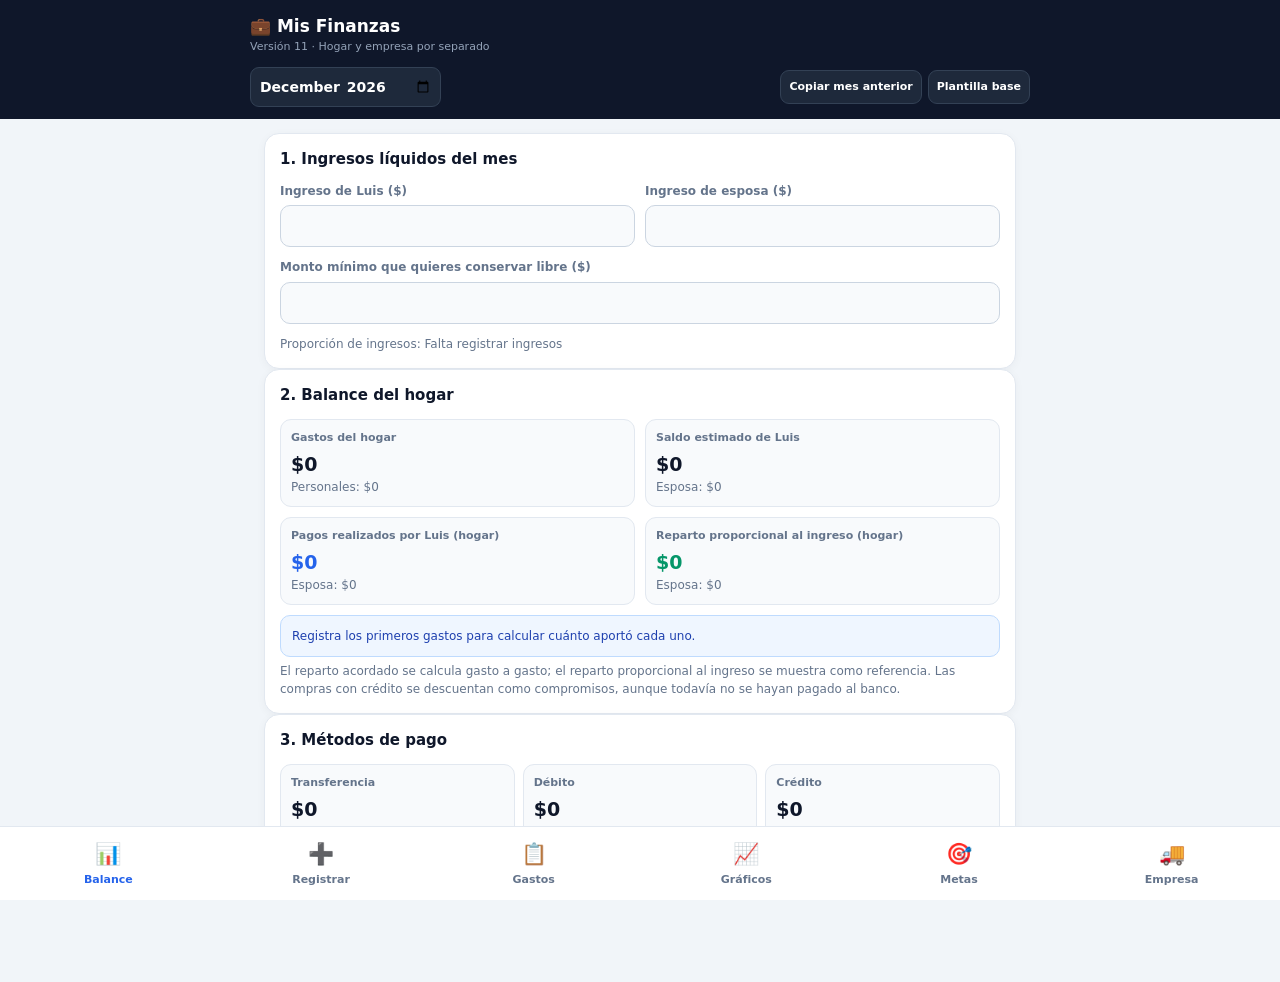
==== index.html @ 8e8bb161 "Add files via upload" ====
<!doctype html>
<html lang="es">
<head>
  <meta charset="utf-8">
  <meta name="viewport" content="width=device-width,initial-scale=1,viewport-fit=cover">
  <meta name="theme-color" content="#0f172a">
  <meta name="description" content="Control de ingresos, gastos y metas de ahorro del hogar.">
  <link rel="manifest" href="./manifest.json">
  <link rel="icon" href="./icon.svg" type="image/svg+xml">
  <link rel="stylesheet" href="./empresa.css">
  <script src="./csv-tools.js"></script>
  <title>Mis Finanzas | Hogar y Mensajería</title>
  <style>
    :root{--navy:#0f172a;--green:#059669;--blue:#2563eb;--purple:#7c3aed;--red:#dc2626;--amber:#b45309;--bg:#f1f5f9;--border:#e2e8f0;--muted:#64748b}
    *{box-sizing:border-box}body{margin:0;background:var(--bg);color:var(--navy);font:14px/1.45 system-ui,-apple-system,Segoe UI,sans-serif;padding-bottom:100px}
    button,input,select{font:inherit}button{cursor:pointer}button:focus-visible,input:focus-visible,select:focus-visible{outline:3px solid #93c5fd;outline-offset:2px}
    header{position:sticky;top:0;z-index:10;background:var(--navy);color:white;padding:14px max(14px,env(safe-area-inset-right)) 12px}
    .head,.monthbar{max-width:780px;margin:auto;display:flex;justify-content:space-between;align-items:center;gap:10px;flex-wrap:wrap}
    .head h1{font-size:17px;margin:0}.head small{display:block;color:#94a3b8;font-weight:500;font-size:11px}
    .monthbar{margin-top:12px}.monthbar input,.topbtn{background:#1e293b;color:#fff;border:1px solid #334155;border-radius:9px;padding:8px;font-weight:650}
    .quick{display:flex;gap:6px;flex-wrap:wrap}.topbtn{font-size:11px}.install{background:var(--green);display:none}
    main{max-width:780px;margin:0 auto;padding:14px;display:grid;gap:12px}.panel{background:white;border:1px solid var(--border);border-radius:15px;padding:15px;box-shadow:0 2px 10px #0f172a0a}
    .panel h2{margin:0 0 12px;font-size:15px}.panel h3{margin:0 0 8px;font-size:13px}.small{font-size:12px;color:var(--muted)}.hint{color:var(--muted);font-size:12px;margin-top:6px}
    .grid2{display:grid;grid-template-columns:repeat(2,minmax(0,1fr));gap:10px}.grid3{display:grid;grid-template-columns:repeat(3,minmax(0,1fr));gap:8px}
    label{font-size:12px;font-weight:700;color:var(--muted);display:block;margin-bottom:5px}.field{margin-bottom:12px}
    input[type="text"],input[type="number"],select{width:100%;border-radius:10px;border:1px solid #cbd5e1;background:#f8fafc;padding:10px;min-width:0;color:var(--navy)}
    .stat{border:1px solid var(--border);border-radius:11px;background:#f8fafc;padding:10px;min-width:0}
    .stat strong{font-size:clamp(13px,3.5vw,19px);display:block;overflow-wrap:anywhere}.stat label{font-size:11px}.green{color:var(--green)}.blue{color:var(--blue)}.purple{color:var(--purple)}.red{color:var(--red)}
    .notice{padding:11px;margin-top:10px;background:#eff6ff;border:1px solid #bfdbfe;border-radius:10px;color:#1e40af;font-size:12px;line-height:1.55}.notice.warning{background:#fffbeb;border-color:#fcd34d;color:#92400e}
    .chipgroup{display:flex;flex-wrap:wrap;gap:6px}.chip{border:1px solid #cbd5e1;background:#f8fafc;border-radius:10px;padding:9px;flex:1;min-width:90px;font-size:12px;font-weight:700}
    .chip[aria-pressed="true"]{background:var(--navy);color:#fff;border-color:var(--navy)}
    .primary{border:0;border-radius:10px;background:var(--green);color:#fff;padding:12px;font-weight:800}.primary.full{width:100%}.secondary{border:1px solid var(--border);background:#f8fafc;border-radius:9px;padding:8px 10px;color:var(--navy);font-weight:700;font-size:12px}.dangerbtn{color:var(--red)}
    .section[hidden], [hidden]{display:none!important}.cardhead{display:flex;justify-content:space-between;align-items:center;gap:8px;flex-wrap:wrap;margin-bottom:10px}.cardhead h2{margin:0}
    .item{border:1px solid var(--border);border-radius:12px;padding:11px;margin-top:8px;display:flex;justify-content:space-between;gap:10px}
    .item h3{font-size:14px;margin:0 0 3px;overflow-wrap:anywhere}.item .right{text-align:right;flex-shrink:0}.item .right strong{display:block}.tags{display:flex;gap:4px;flex-wrap:wrap;margin-top:5px}
    .tag{background:#e0f2fe;border-radius:5px;padding:2px 5px;font-size:10px;font-weight:650}.tag.pers{background:#fce7f3}.tag.pay{background:#fef3c7}
    .actions{display:flex;gap:6px;justify-content:flex-end;margin-top:6px}.empty{color:var(--muted);text-align:center;padding:22px 8px;font-size:13px}
    .barrow{margin:0 0 13px}.barlabel{display:flex;justify-content:space-between;gap:7px;font-weight:650;font-size:12px;margin-bottom:5px}
    .bartrack{background:#e2e8f0;border-radius:50px;height:12px;overflow:hidden}.barfill{height:100%;background:var(--blue);border-radius:50px}.barfill.pers{background:var(--purple)}.barfill.goal{background:var(--green)}
    nav{position:fixed;bottom:0;left:0;right:0;display:flex;background:white;border-top:1px solid var(--border);padding:7px 2px calc(7px + env(safe-area-inset-bottom));z-index:30}
    nav button{flex:1;border:0;background:transparent;color:var(--muted);display:grid;justify-items:center;gap:3px;font-size:11px;font-weight:800;padding:5px 0;min-width:0}
    nav button span:first-child{font-size:21px}nav button[aria-current="page"]{color:var(--blue)}.goalbox{border:1px solid var(--border);border-radius:12px;background:#f8fafc;padding:12px;margin-bottom:10px}
    .goalbox .bartrack{height:10px}.goalhead{display:flex;justify-content:space-between;gap:8px}.goalhead strong{overflow-wrap:anywhere}.toast{position:fixed;bottom:88px;left:50%;transform:translateX(-50%);background:#0f172a;color:white;padding:11px 15px;border-radius:10px;box-shadow:0 6px 24px #0004;z-index:60;max-width:90%;min-width:210px;text-align:center}
    @media(max-width:400px){.grid3{grid-template-columns:1fr}.monthbar{align-items:stretch}.monthbar input{flex:1}.quick{flex:1}.quick button{flex:1}.item{flex-direction:column}.item .right{text-align:left}.actions{justify-content:flex-start}}
  </style>
</head>
<body>
<header>
  <div class="head"><div><h1>💼 Mis Finanzas</h1><small>Versión 11 · Hogar y empresa por separado</small></div><button id="installBtn" class="topbtn install" type="button">+ Instalar</button></div>
  <div class="monthbar"><input type="month" id="monthPicker" aria-label="Seleccionar mes"><div class="quick"><button class="topbtn" id="copyPrevBtn" type="button">Copiar mes anterior</button><button class="topbtn" id="templateBtn" type="button">Plantilla base</button></div></div>
</header>
<main>
  <section id="sec-resumen" class="section">
    <div class="panel"><h2>1. Ingresos líquidos del mes</h2><div class="grid2"><div><label for="incLuis">Ingreso de Luis ($)</label><input type="number" id="incLuis" min="0" step="1000" inputmode="numeric"></div><div><label for="incWife">Ingreso de esposa ($)</label><input type="number" id="incWife" min="0" step="1000" inputmode="numeric"></div></div><div class="field" style="margin-top:12px"><label for="targetPocket">Monto mínimo que quieres conservar libre ($)</label><input type="number" id="targetPocket" min="0" step="1000" inputmode="numeric"></div><div class="hint" id="ratioIngresoLabel">Proporción de ingresos: —</div></div>
    <div class="panel"><h2>2. Balance del hogar</h2><div class="grid2"><div class="stat"><label>Gastos del hogar</label><strong id="totHogar">$0</strong><div class="small" id="subGastosPers">Personales: $0</div></div><div class="stat"><label>Saldo estimado de Luis</label><strong id="luisLibreHoy">$0</strong><div class="small" id="wifeLibreHoy">Esposa: $0</div></div><div class="stat"><label>Pagos realizados por Luis (hogar)</label><strong class="blue" id="aporteRealLuis">$0</strong><div class="small" id="aporteRealWife">Esposa: $0</div></div><div class="stat"><label>Reparto proporcional al ingreso (hogar)</label><strong class="green" id="aporteJustoLuis">$0</strong><div class="small" id="aporteJustoWife">Esposa: $0</div></div></div><div class="notice" id="consejoBox"></div><div class="hint">El reparto acordado se calcula gasto a gasto; el reparto proporcional al ingreso se muestra como referencia. Las compras con crédito se descuentan como compromisos, aunque todavía no se hayan pagado al banco.</div></div>
    <div class="panel"><h2>3. Métodos de pago</h2><div class="grid3"><div class="stat"><label>Transferencia</label><strong id="payTransf">$0</strong><div class="small" id="payTransfSub"></div></div><div class="stat"><label>Débito</label><strong id="payDebito">$0</strong><div class="small" id="payDebitoSub"></div></div><div class="stat"><label>Crédito</label><strong id="payTC">$0</strong><div class="small" id="payTCSub"></div></div></div><div class="notice warning" id="tcAlertBox" hidden></div></div>
  </section>

  <section id="sec-agregar" class="section" hidden>
    <div class="panel"><div class="cardhead"><h2 id="formTitle">Registrar nuevo gasto</h2><button class="secondary" id="cancelEditBtn" hidden type="button">Cancelar edición</button></div>
      <div class="field"><label for="expDesc">Descripción</label><input type="text" id="expDesc" maxlength="120" placeholder="Ej. Arriendo, supermercado, TAG..."></div>
      <div class="grid2"><div class="field"><label for="expAmount">Monto total ($ CLP)</label><input type="number" id="expAmount" min="1" step="1" inputmode="numeric" placeholder="85000"></div><div class="field"><label for="expCat">Categoría</label><select id="expCat"><option>Vivienda y Servicios</option><option>Colegio Niña</option><option>Supermercado y Comida</option><option>Auto (Bencina/TAG/Mant.)</option><option>Salud y Farmacia</option><option>Salidas y Restaurantes</option><option>Personal / Otros</option></select></div></div>
      <div class="field"><label>¿A quién corresponde este gasto?</label><div class="chipgroup" id="scopeChips"><button type="button" class="chip" data-val="Hogar" aria-pressed="true">Hogar / Familia</button><button type="button" class="chip" data-val="Personal" aria-pressed="false">Personal</button></div></div>
      <div class="field"><label>¿Quién asume el costo? (reparto acordado)</label><div class="chipgroup" id="splitTypeChips"><button type="button" class="chip" data-val="50_50" aria-pressed="true">50 / 50</button><button type="button" class="chip" data-val="70_30" aria-pressed="false">70% Luis / 30% ella</button><button type="button" class="chip" data-val="100_luis" aria-pressed="false">100% Luis</button><button type="button" class="chip" data-val="100_wife" aria-pressed="false">100% esposa</button><button type="button" class="chip" data-val="custom" aria-pressed="false">Personalizado</button></div></div>
      <div class="field" id="customSplitBox" hidden><label for="customLuisPct">Luis: <strong id="customPctLabel">50%</strong> / Esposa: <strong id="customWifePctLabel">50%</strong></label><input type="range" id="customLuisPct" min="0" max="100" step="1" value="50" style="width:100%"></div>
      <div class="grid2"><div class="field"><label for="paidBy">¿Quién pagó realmente?</label><select id="paidBy"><option value="LUIS">Luis</option><option value="WIFE">Esposa</option><option value="UNKNOWN">Por identificar (gasto recuperado)</option></select></div><div class="field"><label for="payMethod">Método de pago</label><select id="payMethod"><option>Transferencia</option><option>Débito</option><option>Tarjeta de Crédito</option></select></div></div>
      <button class="primary full" id="saveExpBtn" type="button">Guardar gasto</button>
    </div>
  </section>

  <section id="sec-lista" class="section" hidden><div class="panel"><div class="cardhead"><h2>Movimientos (<span id="countItems">0</span>)</h2><div class="quick"><button class="secondary" id="waBtn" type="button">WhatsApp</button><button class="secondary" id="csvBtn" type="button">CSV</button></div></div>
    <div class="grid3"><select id="filterOwner" aria-label="Filtrar responsable"><option value="ALL">Responsables: todos</option><option value="SHARED">Compartidos</option><option value="LUIS">100% Luis</option><option value="WIFE">100% esposa</option></select><select id="filterPay" aria-label="Filtrar método"><option value="ALL">Todos los pagos</option><option>Transferencia</option><option>Débito</option><option>Tarjeta de Crédito</option></select><select id="filterScope" aria-label="Filtrar alcance"><option value="ALL">Hogar y personal</option><option>Hogar</option><option>Personal</option></select></div>
    <div class="notice" id="legacyNotice">¿Tenías gastos en una versión anterior? Puedes buscarlos sin borrar ningún dato.<div style="margin-top:8px"><button class="secondary" id="recoverLegacyBtn" type="button">Buscar y recuperar gastos anteriores</button></div></div>
    <div id="expenseList"></div><div class="quick" style="margin-top:15px"><button class="secondary" id="exportJsonBtn" type="button">Respaldar JSON</button><button class="secondary" id="importJsonBtn" type="button">Restaurar JSON</button><input id="importJsonInput" type="file" accept=".json,application/json" hidden><button class="secondary" id="importHogarCsvBtn" type="button">Importar CSV de gastos</button><input id="importHogarCsvInput" type="file" accept=".csv,text/csv" hidden></div><div class="hint">El JSON conserva también ingresos y metas. El CSV solo trae gastos: antes de importarlo se muestran los duplicados detectados. Los datos no se sincronizan automáticamente con otro teléfono.</div>
  </div></section>

  <section id="sec-graficos" class="section" hidden><div class="panel"><h2>Resumen por tipo de gasto</h2><div class="grid2"><div class="stat"><label>Hogar</label><strong class="blue" id="chartTotGeneral">$0</strong><div class="small" id="chartPctGeneral"></div></div><div class="stat"><label>Personal</label><strong class="purple" id="chartTotPersonal">$0</strong><div class="small" id="chartSubPersonal"></div></div></div></div><div class="panel"><h2>Categorías: gastos del hogar</h2><div id="chartGeneralBars"></div></div><div class="panel"><h2>Categorías: gastos personales</h2><div id="chartPersonalBars"></div></div></section>

  <section id="sec-metas" class="section" hidden><div class="panel"><h2>Resumen de ahorro</h2><div class="grid2"><div class="stat"><label>Ahorrado en metas</label><strong class="green" id="goalsSavedTotal">$0</strong><div class="small" id="goalsTargetTotal"></div></div><div class="stat"><label>Saldo estimado de Luis</label><strong class="blue" id="goalsMonthFree">$0</strong><div class="small">Mes seleccionado</div></div></div><div class="hint">Las metas registran ahorros acumulados. Los aportes no se contabilizan automáticamente como gastos del mes.</div></div>
    <div class="panel"><h2>Crear meta de ahorro</h2><div class="field"><label for="goalName">Nombre de la meta</label><input type="text" id="goalName" maxlength="80" placeholder="Ej. Fondo de emergencia"></div><div class="grid2"><div class="field"><label for="goalTarget">Objetivo ($)</label><input type="number" id="goalTarget" min="1" step="1" inputmode="numeric"></div><div class="field"><label for="goalCurrent">Monto ahorrado inicial ($)</label><input type="number" id="goalCurrent" min="0" step="1" inputmode="numeric" value="0"></div></div><button class="primary full" id="saveGoalBtn" type="button">Crear meta</button></div>
    <div class="panel"><h2>Mis metas (<span id="goalsCount">0</span>)</h2><div id="goalsList"></div></div>
  </section>
  <section id="sec-empresa" class="section empresa" hidden>
    <div class="panel"><div class="cardhead"><div><h2>🚚 Empresa de Mensajería</h2><div class="small">Movimientos separados del hogar · Mes seleccionado arriba</div></div><span class="business-badge">E.I.R.L.</span></div>
      <div class="grid2"><div class="stat"><label>Ingresos registrados</label><strong class="green" id="bizIncome">$0</strong><div class="small" id="bizPackages">0 paquetes identificados</div></div><div class="stat"><label>Egresos registrados</label><strong class="red" id="bizExpense">$0</strong></div><div class="stat"><label>Resultado operacional</label><strong id="bizProfit">$0</strong><div class="small">Antes de impuestos y otros ajustes</div></div><div class="stat"><label>Combustible</label><strong id="bizFuel">$0</strong><div class="small">Incluido en egresos</div></div></div>
      <div class="notice" id="bizImportStatus">Los datos de mensajería se guardan por separado. Importa tus CSV históricos una vez, sin publicarlos en GitHub.</div>
    </div>
    <div class="panel"><div class="cardhead"><h2 id="bizFormTitle">Registrar movimiento</h2><button type="button" class="secondary" id="bizCancelEdit" hidden>Cancelar edición</button></div>
      <div class="grid2"><div class="field"><label for="bizDate">Fecha</label><input id="bizDate" type="date"></div><div class="field"><label for="bizType">Tipo</label><select id="bizType"><option value="day">Ingreso por entregas</option><option value="extra">Ingreso adicional</option><option value="expense">Egreso</option></select></div></div>
      <div class="field"><label for="bizDesc">Descripción</label><input id="bizDesc" type="text" maxlength="160" placeholder="Ej. 52 paquetes, devolución o bencina"></div>
      <div class="grid2"><div class="field"><label for="bizAmount">Monto CLP</label><input id="bizAmount" type="number" min="0" step="1" inputmode="numeric"></div><div class="field"><label for="bizPackageCount">Paquetes (opcional)</label><input id="bizPackageCount" type="number" min="0" step="1" inputmode="numeric"></div></div>
      <div class="grid2"><div class="field"><label for="bizCategory">Categoría del egreso</label><select id="bizCategory"><option value="Combustible">Combustible</option><option value="Peajes/TAG">Peajes / TAG</option><option value="Mantención">Mantención</option><option value="Insumos">Insumos</option><option value="Otros">Otros</option></select></div><div class="field"><label for="bizIec">Impuesto específico ($)</label><input id="bizIec" type="number" min="0" step="1" inputmode="numeric" placeholder="Solo si figura en documento"></div></div>
      <div class="hint">El impuesto específico del combustible se registra solo como información del gasto; no se descuenta automáticamente del F29. Verifica su monto en la factura.</div>
      <button class="primary full" id="bizSave" type="button">Guardar movimiento</button>
    </div>
    <div class="panel"><div class="cardhead"><h2>Movimientos de la empresa (<span id="bizCount">0</span>)</h2><select id="bizFilter" aria-label="Filtrar movimientos"><option value="all">Todos</option><option value="income">Ingresos</option><option value="expense">Egresos</option></select></div><div id="bizList" class="business-list"></div></div>
    <div class="panel"><h2>Importar historial de mensajería</h2><p class="small">Puedes seleccionar juntos los diez reportes CSV. Revisaremos el mes del archivo, las fechas irregulares y los registros ya importados antes de guardar.</p>
      <input type="file" id="bizFiles" accept=".csv,text/csv" multiple aria-label="Seleccionar CSV de la empresa"><div id="bizPreview" class="notice" hidden></div><button type="button" class="primary full" id="bizConfirmImport" hidden>Confirmar importación</button>
      <div class="quick" style="margin-top:12px"><button type="button" class="secondary" id="bizBackup">Descargar respaldo JSON de empresa</button><button type="button" class="secondary" id="bizRestoreButton">Restaurar respaldo JSON</button><input type="file" id="bizRestoreFile" accept=".json,application/json" hidden><button type="button" class="secondary" id="bizExportCsv">Exportar movimientos CSV</button></div>
      <div class="hint">Estos archivos se leen en tu dispositivo. No se envían a servidores. El respaldo JSON empresarial no reemplaza el respaldo del hogar.</div>
    </div>
    <div class="panel"><h2>Estimador tributario mensual</h2><p class="small">Para aproximar el F29, identifica la base de ingresos y los impuestos que aparecen en tus documentos o en el Registro de Compras y Ventas (SII). El CSV histórico no contiene estos datos.</p>
      <div class="grid2"><div class="field"><label for="bizSalesMode">¿Los ingresos incluyen IVA?</label><select id="bizSalesMode"><option value="">Por confirmar</option><option value="gross">Sí, son totales con IVA</option><option value="net">No, son montos netos afectos</option><option value="manual">Usar IVA declarado manualmente</option></select></div><div class="field"><label for="bizVatDebit">IVA débito de ventas ($)</label><input type="number" id="bizVatDebit" min="0" step="1" placeholder="Calculado o según SII"></div></div>
      <div class="grid2"><div class="field"><label for="bizVatCredit">IVA crédito permitido ($)</label><input type="number" id="bizVatCredit" min="0" step="1" placeholder="Según compras acreditables"></div><div class="field"><label for="bizRemainder">Remanente IVA anterior ($)</label><input type="number" id="bizRemainder" min="0" step="1" placeholder="0 si no hay"></div></div>
      <div class="grid2"><div class="field"><label for="bizPpmRate">Tasa PPM (%)</label><input type="number" id="bizPpmRate" min="0" max="100" step="0.001" value="0.3"></div><div class="field"><label for="bizPpmBase">Base neta para PPM ($)</label><input type="number" id="bizPpmBase" min="0" step="1" placeholder="Según ingresos del giro"></div></div>
      <div class="grid2"><div class="stat"><label>IVA estimado a pagar</label><strong id="bizVatPay">Por completar</strong></div><div class="stat"><label>F29 estimado (IVA + PPM)</label><strong class="blue" id="bizTaxPay">Por completar</strong></div></div><div class="notice warning" id="bizTaxNote">Los montos se muestran solo como referencia. Deben conciliarse con documentos tributarios y el SII.</div>
      <div class="hint">La gasolina de un automóvil de pasajeros normalmente no otorga crédito fiscal de IVA. No se incluye ni el IVA de la gasolina ni su impuesto específico sin comprobar que corresponda legalmente.</div>
    </div>
  </section>
</main>
<nav aria-label="Navegación principal" id="bottomTabs"><button type="button" data-tab="resumen" aria-current="page"><span>📊</span><span>Balance</span></button><button type="button" data-tab="agregar"><span>➕</span><span>Registrar</span></button><button type="button" data-tab="lista"><span>📋</span><span>Gastos</span></button><button type="button" data-tab="graficos"><span>📈</span><span>Gráficos</span></button><button type="button" data-tab="metas"><span>🎯</span><span>Metas</span></button><button type="button" data-tab="empresa"><span>🚚</span><span>Empresa</span></button></nav>
<div id="toast" class="toast" role="status" aria-live="polite" hidden></div>
<script>
(() => {
  'use strict';
  const KEY = 'finanzas_hogar_v9';
  const LEGACY_KEY = 'finanzas_hogar_pwa_v1';
  const $ = id => document.getElementById(id);
  const money = x => new Intl.NumberFormat('es-CL',{style:'currency',currency:'CLP',maximumFractionDigits:0}).format(Number(x)||0);
  const esc = s => String(s ?? '').replace(/[&<>"']/g,c=>({'&':'&amp;','<':'&lt;','>':'&gt;','"':'&quot;',"'":'&#39;'}[c]));
  const val = id => $(id).value;
  const nat = x => Number.isFinite(Number(x)) ? Math.max(0,Math.round(Number(x))) : 0;
  const uid = () => (globalThis.crypto?.randomUUID?.() || 'id-'+Date.now()+'-'+Math.random().toString(36).slice(2));
  const todayMonth = () => {const d=new Date();return d.getFullYear()+'-'+String(d.getMonth()+1).padStart(2,'0')};
  const previousMonth = m => {const [y,mo]=m.split('-').map(Number);return new Date(y,mo-2,1).getFullYear()+'-'+String(new Date(y,mo-2,1).getMonth()+1).padStart(2,'0')};
  const emptyMonth = () => ({incomeLuis:0,incomeWife:0,targetPocket:0,expenses:[]});
  let db = {version:10,months:{},goals:[],migrations:[]}, currentMonth=todayMonth(), editId=null, splitType='50_50', scope='Hogar', toastTimer;

  function toast(message){const el=$('toast');el.textContent=message;el.hidden=false;clearTimeout(toastTimer);toastTimer=setTimeout(()=>el.hidden=true,3500)}
  function normalizeExpense(e){
    if(!e || typeof e!=='object')return null;
    const amount=nat(e.amount), rawPct=Number(e.luisPct ?? 50), pct=Number.isFinite(rawPct)?Math.max(0,Math.min(100,rawPct)):50;
    if(!amount || !String(e.desc??'').trim())return null;
    return {id:String(e.id||uid()),desc:String(e.desc).slice(0,120),amount,cat:String(e.cat||'Personal / Otros'),scope:e.scope==='Personal'?'Personal':'Hogar',luisPct:pct,paidBy:['LUIS','WIFE','UNKNOWN'].includes(e.paidBy)?e.paidBy:'UNKNOWN',payMethod:['Transferencia','Débito','Tarjeta de Crédito'].includes(e.payMethod)?e.payMethod:'Transferencia',createdAt:String(e.createdAt||new Date().toISOString())};
  }
  function normalizeDB(o){
    if(!o || typeof o!=='object' || typeof o.months!=='object' || !o.months || !Array.isArray(o.goals))throw Error('El archivo no tiene el formato de respaldo de Finanzas del Hogar.');
    const result={version:10,months:{},goals:[],migrations:Array.isArray(o.migrations)?o.migrations.filter(s=>typeof s==='string'):[]};
    for(const [month,record] of Object.entries(o.months)){
      if(!/^\d{4}-(0[1-9]|1[0-2])$/.test(month)||!record||typeof record!=='object')continue;
      result.months[month]={incomeLuis:nat(record.incomeLuis),incomeWife:nat(record.incomeWife),targetPocket:nat(record.targetPocket),expenses:Array.isArray(record.expenses)?record.expenses.map(normalizeExpense).filter(Boolean):[]};
    }
    result.goals=o.goals.filter(g=>g && String(g.name||'').trim() && nat(g.target)>0).map(g=>({id:String(g.id||uid()),name:String(g.name).slice(0,80),target:nat(g.target),current:nat(g.current)}));
    return result;
  }
  function load(){try{const raw=localStorage.getItem(KEY);if(raw)db=normalizeDB(JSON.parse(raw))}catch(err){console.error(err);toast('No se pudieron leer los datos guardados. Revisa tu respaldo.')}updateLegacyNotice()}
  function updateLegacyNotice(){
    try{const found=Boolean(localStorage.getItem(LEGACY_KEY));$('legacyNotice').firstChild.textContent=found
      ?(db.migrations.includes(LEGACY_KEY)?'Los registros anteriores ya fueron importados. Conservamos intacto el respaldo original. ':'Se detectaron datos de una versión anterior en este navegador. ')
      :'Si utilizabas otra versión, puedes comprobar si hay registros guardados en este navegador. ';
    }catch(err){console.warn(err)}
  }
  function legacyPercent(e){
    const raw=e.luisPct??e.luisPercent??e.percentLuis??e.pctLuis;
    if(raw!==undefined && raw!==null && Number.isFinite(Number(raw)))return Math.max(0,Math.min(100,Number(raw)));
    const type=String(e.splitType??e.split??e.responsible??'50_50');
    return ({'50_50':50,'70_30':70,'100_luis':100,'100_wife':0}[type]??50);
  }
  function recoverLegacy(){
    let raw,old;
    try{raw=localStorage.getItem(LEGACY_KEY);if(!raw){toast('No se encontraron registros antiguos en este navegador.');return}old=JSON.parse(raw)}
    catch(err){alert('No se pudo leer el almacenamiento anterior. No se modificó nada.');return}
    if(!old||typeof old!=='object'||Array.isArray(old)){alert('Se encontró información anterior, pero su formato no es compatible. No se modificó.');return}
    const rows=Object.entries(old).filter(([m,v])=>/^\d{4}-(0[1-9]|1[0-2])$/.test(m)&&v&&typeof v==='object');
    if(!rows.length){alert('No se encontraron meses con el formato antiguo esperado. Los datos originales siguen intactos.');return}
    // Se descarga el JSON antiguo íntegro ANTES de realizar cualquier cambio; nunca se borra la clave original.
    download('respaldo-original-finanzas-'+todayMonth()+'.json','application/json;charset=utf-8',raw);
    if(db.migrations.includes(LEGACY_KEY)){toast('Estos datos ya se importaron. Se descargó otra copia del respaldo original.');return}
    const count=rows.reduce((n,[,v])=>n+(Array.isArray(v.expenses)?v.expenses.length:0),0);
    if(!confirm('Se encontraron '+rows.length+' meses y '+count+' movimientos anteriores. Ya iniciamos la descarga de un respaldo original. ¿Importarlos sin borrar los datos actuales?'))return;
    let added=0,skipped=0;
    for(const [month,legacy] of rows){
      const target=db.months[month]||(db.months[month]=emptyMonth());
      if(!target.incomeLuis)target.incomeLuis=nat(legacy.incLuis??legacy.incomeLuis);
      if(!target.incomeWife)target.incomeWife=nat(legacy.incWife??legacy.incomeWife);
      if(!target.targetPocket)target.targetPocket=nat(legacy.targetPocket);
      const signatures=new Set(target.expenses.map(e=>[e.desc.toLowerCase(),e.amount,e.cat,e.luisPct].join('|')));
      for(const entry of Array.isArray(legacy.expenses)?legacy.expenses:[]){
        if(!entry||typeof entry!=='object'){skipped++;continue}
        const converted=normalizeExpense({
          id:'recuperado-'+uid(),desc:entry.desc??entry.description??entry.descripcion??entry.concepto??entry.name,
          amount:entry.amount??entry.monto??entry.valor,cat:entry.cat??entry.category??entry.categoria??'Personal / Otros',
          scope:entry.scope??entry.alcance,luisPct:legacyPercent(entry),paidBy:['LUIS','WIFE'].includes(entry.paidBy)?entry.paidBy:'UNKNOWN',
          payMethod:entry.payMethod??entry.paymentMethod??entry.metodoPago,createdAt:entry.createdAt??entry.date
        });
        if(!converted){skipped++;continue}
        const signature=[converted.desc.toLowerCase(),converted.amount,converted.cat,converted.luisPct].join('|');
        if(signatures.has(signature)){skipped++;continue}
        target.expenses.push(converted);signatures.add(signature);added++;
      }
    }
    db.migrations.push(LEGACY_KEY);
    if(!save())return;
    fillMonth();updateLegacyNotice();showTab('lista');
    alert('Recuperación terminada. Se incorporaron '+added+' movimientos ('+skipped+' omitidos por duplicados o datos incompletos). Los originales siguen guardados. Revisa quién pagó cada gasto recuperado antes de confiar en las compensaciones.');
  }
  function save(){try{localStorage.setItem(KEY,JSON.stringify(db));return true}catch(err){console.error(err);alert('No fue posible guardar en este dispositivo. Exporta un respaldo y revisa el almacenamiento del navegador.');return false}}
  function monthData(){return db.months[currentMonth]||(db.months[currentMonth]=emptyMonth())}
  function splitPct(){return splitType==='50_50'?50:splitType==='70_30'?70:splitType==='100_luis'?100:splitType==='100_wife'?0:Number(val('customLuisPct'))}
  function chooseChip(group,value){document.querySelectorAll('#'+group+' [data-val]').forEach(b=>b.setAttribute('aria-pressed',String(b.dataset.val===value)))}
  function chooseSplit(type){splitType=type;chooseChip('splitTypeChips',type);$('customSplitBox').hidden=type!=='custom'}
  function chooseScope(type){scope=type;chooseChip('scopeChips',type);if(type==='Personal' && !['100_luis','100_wife'].includes(splitType))chooseSplit(val('paidBy')==='WIFE'?'100_wife':'100_luis')}
  function showTab(name){document.querySelectorAll('.section').forEach(s=>s.hidden=s.id!=='sec-'+name);document.querySelectorAll('nav [data-tab]').forEach(b=>{if(b.dataset.tab===name)b.setAttribute('aria-current','page');else b.removeAttribute('aria-current')});window.scrollTo({top:0,behavior:'instant'})}
  window.irPestana=showTab; // Compatibilidad con enlaces de versiones anteriores.
  function resetForm(){editId=null;$('formTitle').textContent='Registrar nuevo gasto';$('saveExpBtn').textContent='Guardar gasto';$('cancelEditBtn').hidden=true;$('expDesc').value='';$('expAmount').value='';$('expCat').selectedIndex=0;$('paidBy').value='LUIS';$('payMethod').value='Transferencia';$('customLuisPct').value='50';chooseSplit('50_50');chooseScope('Hogar');updateCustom()}
  function updateCustom(){$('customPctLabel').textContent=val('customLuisPct')+'%';$('customWifePctLabel').textContent=(100-Number(val('customLuisPct')))+'%'}
  function saveExpense(){const desc=val('expDesc').trim(),amount=Number(val('expAmount'));if(!desc){toast('Escribe la descripción del gasto.');$('expDesc').focus();return}if(!Number.isSafeInteger(amount)||amount<=0){toast('Ingresa un monto válido y mayor que cero.');$('expAmount').focus();return}
    if(val('paidBy')==='UNKNOWN'){toast('Identifica quién pagó antes de guardar este movimiento.');$('paidBy').focus();return}
    const pct=splitPct();if(scope==='Personal' && pct!==0 && pct!==100){toast('Un gasto personal debe corresponder 100% a una persona.');return}
    const old=monthData().expenses.find(x=>x.id===editId);
    const e={id:editId||uid(),desc,amount,cat:val('expCat'),scope,luisPct:pct,paidBy:val('paidBy'),payMethod:val('payMethod'),createdAt:old?.createdAt||new Date().toISOString()};
    if(old)Object.assign(old,e);else monthData().expenses.unshift(e);save();resetForm();render();showTab('lista');toast(old?'Gasto actualizado.':'Gasto registrado.');
  }
  function editExpense(id){const e=monthData().expenses.find(x=>x.id===id);if(!e)return;editId=id;$('formTitle').textContent='Editar gasto';$('saveExpBtn').textContent='Guardar cambios';$('cancelEditBtn').hidden=false;$('expDesc').value=e.desc;$('expAmount').value=e.amount;$('expCat').value=e.cat;$('paidBy').value=e.paidBy;$('payMethod').value=e.payMethod;$('customLuisPct').value=e.luisPct;
    chooseScope(e.scope);chooseSplit(e.luisPct===50?'50_50':e.luisPct===70?'70_30':e.luisPct===100?'100_luis':e.luisPct===0?'100_wife':'custom');updateCustom();showTab('agregar');
  }
  function deleteExpense(id){const e=monthData().expenses.find(x=>x.id===id);if(!e||!confirm('¿Eliminar el gasto «'+e.desc+'» de '+money(e.amount)+'?'))return;monthData().expenses=monthData().expenses.filter(x=>x.id!==id);if(editId===id)resetForm();save();render();toast('Gasto eliminado.')}
  function totals(){const m=monthData(),expenses=m.expenses,home=expenses.filter(e=>e.scope==='Hogar'),personal=expenses.filter(e=>e.scope==='Personal');const sum=a=>a.reduce((s,e)=>s+e.amount,0);
    const paidLuis=expenses.filter(e=>e.paidBy==='LUIS').reduce((s,e)=>s+e.amount,0),paidWife=expenses.filter(e=>e.paidBy==='WIFE').reduce((s,e)=>s+e.amount,0);
    const paidHomeLuis=home.filter(e=>e.paidBy==='LUIS').reduce((s,e)=>s+e.amount,0),paidHomeWife=home.filter(e=>e.paidBy==='WIFE').reduce((s,e)=>s+e.amount,0);
    const dueLuis=expenses.reduce((s,e)=>s+Math.round(e.amount*e.luisPct/100),0);const dueWife=sum(expenses)-dueLuis;
    const personalLuis=personal.reduce((s,e)=>s+Math.round(e.amount*e.luisPct/100),0);
    const unknown=expenses.filter(e=>e.paidBy==='UNKNOWN');
    return {m,expenses,home,personal,unknown,total:sum(expenses),homeTotal:sum(home),personalTotal:sum(personal),paidLuis,paidWife,paidHomeLuis,paidHomeWife,dueLuis,dueWife,personalLuis,personalWife:sum(personal)-personalLuis,freeLuis:m.incomeLuis-paidLuis,freeWife:m.incomeWife-paidWife};
  }
  function setText(id,text){$(id).textContent=text}
  function renderBalance(t){const allInc=t.m.incomeLuis+t.m.incomeWife,lratio=allInc?t.m.incomeLuis/allInc:0,ratioText=allInc?`${Math.round(lratio*100)}% Luis / ${Math.round((1-lratio)*100)}% esposa`:'Falta registrar ingresos';
    setText('ratioIngresoLabel','Proporción de ingresos: '+ratioText);setText('totHogar',money(t.homeTotal));setText('subGastosPers','Personales: '+money(t.personalTotal));setText('luisLibreHoy',money(t.freeLuis));setText('wifeLibreHoy','Esposa: '+money(t.freeWife));setText('aporteRealLuis',money(t.paidHomeLuis));setText('aporteRealWife','Esposa: '+money(t.paidHomeWife));
    const propLuis=Math.round(t.homeTotal*lratio);setText('aporteJustoLuis',money(propLuis));setText('aporteJustoWife','Esposa: '+money(t.homeTotal-propLuis));
    const balance=t.paidLuis-t.dueLuis;const abs=money(Math.abs(balance));let advice=t.total===0?'Registra los primeros gastos para calcular cuánto aportó cada uno.':balance>0?'Según el reparto acordado, tu esposa debería compensarte '+abs+'.':balance<0?'Según el reparto acordado, deberías compensar a tu esposa '+abs+'.':'Según el reparto acordado, ambos están al día: no hay compensaciones pendientes.';
    if(t.unknown.length)advice='Hay '+t.unknown.length+' gastos recuperados cuyo pagador aún debes identificar. Los saldos y las compensaciones no son definitivos hasta que revises esos movimientos.';
    if(allInc===0 && t.homeTotal)advice+=' Ingresa los sueldos para ver la referencia proporcional.';
    if(t.freeLuis<t.m.targetPocket)advice+=' Tu saldo estimado está '+money(t.m.targetPocket-t.freeLuis)+' por debajo del mínimo que quieres conservar.';
    setText('consejoBox',advice);
    for(const [method,id,sub] of [['Transferencia','payTransf','payTransfSub'],['Débito','payDebito','payDebitoSub'],['Tarjeta de Crédito','payTC','payTCSub']]){const subset=t.expenses.filter(e=>e.payMethod===method);setText(id,money(subset.reduce((s,e)=>s+e.amount,0)));const unknown=subset.filter(e=>e.paidBy==='UNKNOWN').reduce((s,e)=>s+e.amount,0);setText(sub,`L: ${money(subset.filter(e=>e.paidBy==='LUIS').reduce((s,e)=>s+e.amount,0))} · E: ${money(subset.filter(e=>e.paidBy==='WIFE').reduce((s,e)=>s+e.amount,0))}${unknown?' · ?: '+money(unknown):''}`)}
    const credit=t.expenses.filter(e=>e.payMethod==='Tarjeta de Crédito').reduce((s,e)=>s+e.amount,0);$('tcAlertBox').hidden=!credit;if(credit)setText('tcAlertBox','Compras registradas con tarjeta de crédito: '+money(credit)+'. Este monto es un compromiso; verifica aparte la fecha de pago de la tarjeta para no duplicarlo.');
    $('goalsMonthFree').textContent=money(t.freeLuis);
  }
  function renderExpenses(t){const owner=val('filterOwner'),pay=val('filterPay'),scopeFilter=val('filterScope');const visible=t.expenses.filter(e=>(owner==='ALL'||(owner==='SHARED'&&e.luisPct>0&&e.luisPct<100)||(owner==='LUIS'&&e.luisPct===100)||(owner==='WIFE'&&e.luisPct===0))&&(pay==='ALL'||e.payMethod===pay)&&(scopeFilter==='ALL'||e.scope===scopeFilter));setText('countItems',visible.length);
    $('expenseList').innerHTML=visible.length?visible.map(e=>`<div class="item"><div><h3>${esc(e.desc)}</h3><div class="small">${esc(e.cat)}</div><div class="tags"><span class="tag ${e.scope==='Personal'?'pers':''}">${esc(e.scope)}</span><span class="tag">Luis ${e.luisPct}% / Esposa ${100-e.luisPct}%</span><span class="tag pay">${esc(e.payMethod)}</span><span class="tag">Pagó: ${e.paidBy==='LUIS'?'Luis':e.paidBy==='WIFE'?'Esposa':'⚠️ Por identificar'}</span></div></div><div class="right"><strong>${money(e.amount)}</strong><div class="small">Luis asume ${money(Math.round(e.amount*e.luisPct/100))}</div><div class="actions"><button class="secondary" type="button" data-action="edit" data-id="${esc(e.id)}">Editar</button><button class="secondary dangerbtn" type="button" data-action="delete" data-id="${esc(e.id)}">Eliminar</button></div></div></div>`).join(''):'<div class="empty">No hay gastos que coincidan con los filtros de este mes.</div>';
  }
  function bars(element,expenses,color){const sums={};for(const e of expenses)sums[e.cat]=(sums[e.cat]||0)+e.amount;const sorted=Object.entries(sums).sort((a,b)=>b[1]-a[1]);const max=sorted.length?sorted[0][1]:1;$(element).innerHTML=sorted.length?sorted.map(([cat,total])=>`<div class="barrow"><div class="barlabel"><span>${esc(cat)}</span><span>${money(total)}</span></div><div class="bartrack"><div class="barfill ${color}" style="width:${(total/max)*100}%"></div></div></div>`).join(''):'<div class="empty">Aún no hay gastos de este tipo.</div>'}
  function renderCharts(t){setText('chartTotGeneral',money(t.homeTotal));setText('chartPctGeneral',t.total?Math.round(100*t.homeTotal/t.total)+'% del gasto total':'Sin movimientos');setText('chartTotPersonal',money(t.personalTotal));setText('chartSubPersonal','Luis: '+money(t.personalLuis)+' · Esposa: '+money(t.personalWife));bars('chartGeneralBars',t.home,'');bars('chartPersonalBars',t.personal,'pers')}
  function renderGoals(){const saved=db.goals.reduce((s,g)=>s+g.current,0),target=db.goals.reduce((s,g)=>s+g.target,0);setText('goalsSavedTotal',money(saved));setText('goalsTargetTotal','Objetivo conjunto: '+money(target));setText('goalsCount',String(db.goals.length));$('goalsList').innerHTML=db.goals.length?db.goals.map(g=>{const pct=Math.min(100,Math.round(g.current/g.target*100));return `<div class="goalbox"><div class="goalhead"><strong>${esc(g.name)}</strong><strong class="green">${pct}%</strong></div><div class="small">${money(g.current)} de ${money(g.target)}</div><div class="bartrack" style="margin-top:9px"><div class="barfill goal" style="width:${pct}%"></div></div><div class="actions"><button type="button" class="secondary" data-goal="add" data-id="${esc(g.id)}">+ Aportar</button><button type="button" class="secondary" data-goal="withdraw" data-id="${esc(g.id)}">Retirar</button><button type="button" class="secondary dangerbtn" data-goal="delete" data-id="${esc(g.id)}">Eliminar</button></div></div>`}).join(''):'<div class="empty">Todavía no has creado metas de ahorro.</div>'}
  function saveGoal(){const name=val('goalName').trim(),target=Number(val('goalTarget')),current=Number(val('goalCurrent'));if(!name||!Number.isSafeInteger(target)||target<=0||!Number.isSafeInteger(current)||current<0){toast('Completa la meta con montos válidos.');return}db.goals.push({id:uid(),name,target,current});save();$('goalName').value='';$('goalTarget').value='';$('goalCurrent').value='0';render();toast('Meta creada.')}
  function modifyGoal(action,id){const g=db.goals.find(x=>x.id===id);if(!g)return;if(action==='delete'){if(!confirm('¿Eliminar la meta «'+g.name+'»?'))return;db.goals=db.goals.filter(x=>x.id!==id)}else{const input=prompt(action==='add'?'¿Cuánto deseas aportar a «'+g.name+'»?':'¿Cuánto deseas retirar de «'+g.name+'»?','10000');if(input===null)return;const amount=Number(input.trim().replace(/\s/g,''));if(!Number.isSafeInteger(amount)||amount<=0){toast('Escribe un monto entero mayor que cero.');return}if(action==='withdraw'&&amount>g.current){toast('El retiro supera el monto ahorrado.');return}g.current+=action==='add'?amount:-amount}save();render();toast('Meta actualizada.')}
  function render(){const t=totals();renderBalance(t);renderExpenses(t);renderCharts(t);renderGoals()}
  function fillMonth(){const m=monthData();$('incLuis').value=m.incomeLuis||'';$('incWife').value=m.incomeWife||'';$('targetPocket').value=m.targetPocket||'';render()}
  function download(name,type,contents){const blob=new Blob([contents],{type});const url=URL.createObjectURL(blob),a=document.createElement('a');a.href=url;a.download=name;document.body.appendChild(a);a.click();a.remove();setTimeout(()=>URL.revokeObjectURL(url),3000)}
  function downloadJSON(){download('respaldo-finanzas-hogar-'+todayMonth()+'.json','application/json;charset=utf-8',JSON.stringify(db,null,2));toast('Respaldo descargado.')}
  function safeCsv(v){let s=String(v??'');if(/^[=+@-]/.test(s))s="'"+s;return '"'+s.replace(/"/g,'""')+'"'}
  function downloadCSV(){const rows=[['Mes','Descripción','Monto CLP','Categoría','Alcance','Porcentaje Luis','Paga','Método'],...monthData().expenses.map(e=>[currentMonth,e.desc,e.amount,e.cat,e.scope,e.luisPct,e.paidBy==='LUIS'?'Luis':e.paidBy==='WIFE'?'Esposa':'Por identificar',e.payMethod])];download('gastos-'+currentMonth+'.csv','text/csv;charset=utf-8','\ufeff'+rows.map(r=>r.map(safeCsv).join(';')).join('\r\n'));toast('CSV descargado.')}
  function copyPrevious(){const from=db.months[previousMonth(currentMonth)];if(!from){toast('No hay datos del mes anterior.');return}const dest=monthData();if((dest.expenses.length||dest.incomeLuis||dest.incomeWife)&&!confirm('Este mes ya tiene datos. ¿Sobrescribirlo con una copia del mes anterior?'))return;db.months[currentMonth]={incomeLuis:from.incomeLuis,incomeWife:from.incomeWife,targetPocket:from.targetPocket,expenses:from.expenses.map(e=>({...e,id:uid(),createdAt:new Date().toISOString()}))};save();resetForm();fillMonth();toast('Mes anterior copiado. Revisa y actualiza montos.')}
  function makeTemplate(){const base=['Arriendo / dividendo','Electricidad','Agua','Internet / telefonía','Supermercado','Colegio / transporte','Bencina / TAG'];const exists=new Set(monthData().expenses.map(e=>e.desc.toLowerCase()));let added=0;for(const desc of base){if(exists.has(desc.toLowerCase()))continue;monthData().expenses.push({id:uid(),desc,amount:1,cat:desc.includes('Colegio')?'Colegio Niña':desc.includes('Supermercado')?'Supermercado y Comida':desc.includes('Bencina')?'Auto (Bencina/TAG/Mant.)':'Vivienda y Servicios',scope:'Hogar',luisPct:50,paidBy:'LUIS',payMethod:'Transferencia',createdAt:new Date().toISOString()});added++}if(!added){toast('La plantilla ya existe para este mes.');return}save();render();showTab('lista');alert('Se agregaron '+added+' gastos de ejemplo con $1 para que puedas editarlos. Actualiza cada monto y quién pagó antes de utilizar el balance.')}
  function sendWhatsApp(){const t=totals();const lines=[`Finanzas del Hogar — ${currentMonth}`,`Ingresos: Luis ${money(t.m.incomeLuis)} / Esposa ${money(t.m.incomeWife)}`,`Gastos hogar: ${money(t.homeTotal)}`,`Gastos personales: ${money(t.personalTotal)}`,`Total: ${money(t.total)}`,...t.expenses.map(e=>`• ${e.desc}: ${money(e.amount)} (${e.scope}; pagó ${e.paidBy==='LUIS'?'Luis':e.paidBy==='WIFE'?'Esposa':'por identificar'})`)];const url='https://wa.me/?text='+encodeURIComponent(lines.join('\n'));const w=window.open(url,'_blank','noopener,noreferrer');if(!w){navigator.clipboard?.writeText(lines.join('\n')).then(()=>toast('Resumen copiado para compartir.')).catch(()=>toast('Activa ventanas emergentes para compartir.'))}}
  async function restoreJSON(file){if(!file)return;try{if(file.size>5*1024*1024)throw Error('El archivo es demasiado grande.');const incoming=normalizeDB(JSON.parse(await file.text()));if(!confirm('Restaurar reemplazará TODOS los datos actuales en este navegador. ¿Ya descargaste un respaldo y deseas continuar?'))return;db=incoming;save();resetForm();fillMonth();toast('Respaldo restaurado.') }catch(err){alert('No se pudo restaurar: '+err.message)}finally{$('importJsonInput').value=''}}

  async function importHogarCSV(file){
    if(!file)return;
    try{
      if(file.size>3*1024*1024)throw Error('El CSV es demasiado grande.');
      const parsed=window.CsvTools.parse(await file.text(),';');
      const expected=['Mes','Descripción','Monto CLP','Categoría','Alcance','Porcentaje Luis','Paga','Método'];
      if(expected.some(name=>!parsed.header.includes(name)))throw Error('No es un CSV válido de gastos del hogar.');
      const records=window.CsvTools.rowsAsObjects(parsed).map(({data,line})=>{
        if(!/^\d{4}-(0[1-9]|1[0-2])$/.test(data.Mes))throw Error('Mes inválido en fila '+line);
        const amount=window.CsvTools.integer(data['Monto CLP']);
        const pct=Number(data['Porcentaje Luis']);
        if(amount===0 || !Number.isFinite(pct) || pct<0 || pct>100 || !data['Descripción'])throw Error('Movimiento incompleto en fila '+line);
        const payer=data.Paga.toLowerCase().includes('esposa')?'WIFE':data.Paga.toLowerCase().includes('luis')?'LUIS':'UNKNOWN';
        return {month:data.Mes,expense:normalizeExpense({desc:data['Descripción'],amount,cat:data['Categoría'],scope:data.Alcance,luisPct:pct,paidBy:payer,payMethod:data['Método']})};
      });
      const signature=e=>[e.desc.trim().toLocaleLowerCase('es'),e.amount,e.cat,e.scope,e.luisPct,e.paidBy,e.payMethod].join('\u0001');
      const existing=new Map();
      for(const [month,m] of Object.entries(db.months))for(const e of m.expenses){const key=month+'\u0001'+signature(e);existing.set(key,(existing.get(key)||0)+1)}
      const incomingCount=new Map(),additions=[];
      for(const {month,expense} of records){const key=month+'\u0001'+signature(expense);const n=(incomingCount.get(key)||0)+1;incomingCount.set(key,n);if(n>(existing.get(key)||0))additions.push({month,expense})}
      const skips=records.length-additions.length;
      if(!additions.length){alert('Los '+records.length+' gastos ya figuran en el historial. No se modificó nada.');return}
      if(!confirm('Se encontraron '+records.length+' gastos del hogar.\n\nPara importar: '+additions.length+'\nYa registrados o repetidos: '+skips+'\n\nEste CSV no incluye sueldos ni metas y no modificará esos datos. ¿Agregar únicamente los gastos faltantes?'))return;
      for(const {month,expense} of additions){if(!db.months[month])db.months[month]=emptyMonth();db.months[month].expenses.push(expense)}
      if(!save())return;
      fillMonth();showTab('lista');alert('Se importaron '+additions.length+' gastos. Se conservaron '+skips+' registros existentes o repetidos.');
    }catch(error){alert('No se pudo importar el CSV: '+error.message)}
    finally{$('importHogarCsvInput').value=''}
  }

  // Enlazar todos los eventos después de que existe el contenido HTML.
  document.querySelectorAll('nav [data-tab]').forEach(b=>b.addEventListener('click',()=>showTab(b.dataset.tab)));
  $('monthPicker').value=currentMonth;$('monthPicker').addEventListener('change',e=>{if(!/^\d{4}-(0[1-9]|1[0-2])$/.test(e.target.value))return;currentMonth=e.target.value;resetForm();fillMonth()});
  for(const [id,key] of [['incLuis','incomeLuis'],['incWife','incomeWife'],['targetPocket','targetPocket']])$(id).addEventListener('input',e=>{const n=Number(e.target.value);if(Number.isFinite(n)&&n>=0){monthData()[key]=nat(n);save();render()}});
  document.querySelectorAll('#splitTypeChips [data-val]').forEach(b=>b.addEventListener('click',()=>{chooseSplit(b.dataset.val);if(scope==='Personal' && splitPct()!==0 && splitPct()!==100){chooseScope('Hogar');toast('Los repartos compartidos se registran como gastos del hogar.')}}));
  document.querySelectorAll('#scopeChips [data-val]').forEach(b=>b.addEventListener('click',()=>chooseScope(b.dataset.val)));
  $('paidBy').addEventListener('change',()=>{if(scope==='Personal')chooseSplit(val('paidBy')==='LUIS'?'100_luis':'100_wife')});
  $('customLuisPct').addEventListener('input',updateCustom);$('saveExpBtn').addEventListener('click',saveExpense);$('cancelEditBtn').addEventListener('click',resetForm);
  $('expenseList').addEventListener('click',e=>{const b=e.target.closest('button[data-action]');if(!b)return;if(b.dataset.action==='edit')editExpense(b.dataset.id);else deleteExpense(b.dataset.id)});
  ['filterOwner','filterPay','filterScope'].forEach(id=>$(id).addEventListener('change',()=>renderExpenses(totals())));
  $('saveGoalBtn').addEventListener('click',saveGoal);$('goalsList').addEventListener('click',e=>{const b=e.target.closest('button[data-goal]');if(b)modifyGoal(b.dataset.goal,b.dataset.id)});
  $('copyPrevBtn').addEventListener('click',copyPrevious);$('templateBtn').addEventListener('click',makeTemplate);$('csvBtn').addEventListener('click',downloadCSV);$('waBtn').addEventListener('click',sendWhatsApp);
  $('exportJsonBtn').addEventListener('click',downloadJSON);$('importJsonBtn').addEventListener('click',()=>$('importJsonInput').click());$('importJsonInput').addEventListener('change',e=>restoreJSON(e.target.files[0]));$('recoverLegacyBtn').addEventListener('click',recoverLegacy);
  $('importHogarCsvBtn').addEventListener('click',()=>$('importHogarCsvInput').click());$('importHogarCsvInput').addEventListener('change',e=>importHogarCSV(e.target.files[0]));
  let deferredPrompt=null;window.addEventListener('beforeinstallprompt',e=>{e.preventDefault();deferredPrompt=e;$('installBtn').style.display='block'});$('installBtn').addEventListener('click',async()=>{if(!deferredPrompt)return;deferredPrompt.prompt();await deferredPrompt.userChoice;deferredPrompt=null;$('installBtn').style.display='none'});
  if('serviceWorker' in navigator && location.protocol.startsWith('http'))navigator.serviceWorker.register('./sw.js').catch(err=>console.warn('SW:',err));
  load();fillMonth();showTab('resumen');
})();
</script>
<script src="./empresa.js"></script>
</body>
</html>
---- empresa.css ----
/* Zona de la E.I.R.L.: no altera los estilos ni los datos del hogar. */
.empresa .business-badge{background:#dbeafe;color:#1d4ed8;border-radius:9px;font-size:11px;font-weight:800;padding:6px 9px}
.empresa p{margin:0 0 12px}
.empresa input[type="date"],.empresa input[type="file"]{width:100%;border:1px solid #cbd5e1;border-radius:10px;background:#f8fafc;padding:10px;min-width:0;color:#0f172a}
.empresa input:disabled{background:#e2e8f0;color:#475569}
.empresa .business-list{max-height:440px;overflow:auto}
.empresa .business-list .item{align-items:center}
.empresa .business-list .item small{display:block;color:#64748b}
.empresa .business-list .item .right strong{font-variant-numeric:tabular-nums}
.empresa .business-list .item .right strong.negative{color:#dc2626}
.empresa .business-list .item .right strong.positive{color:#059669}
.empresa #bizPreview{white-space:pre-line}
.empresa #bizFilter{width:auto;max-width:48%;padding:8px}
nav button{font-size:10px;padding:5px 1px}
nav button span:first-child{font-size:20px}
@media(max-width:390px){nav button{font-size:9px;letter-spacing:-.2px}.empresa .grid2{grid-template-columns:1fr}}
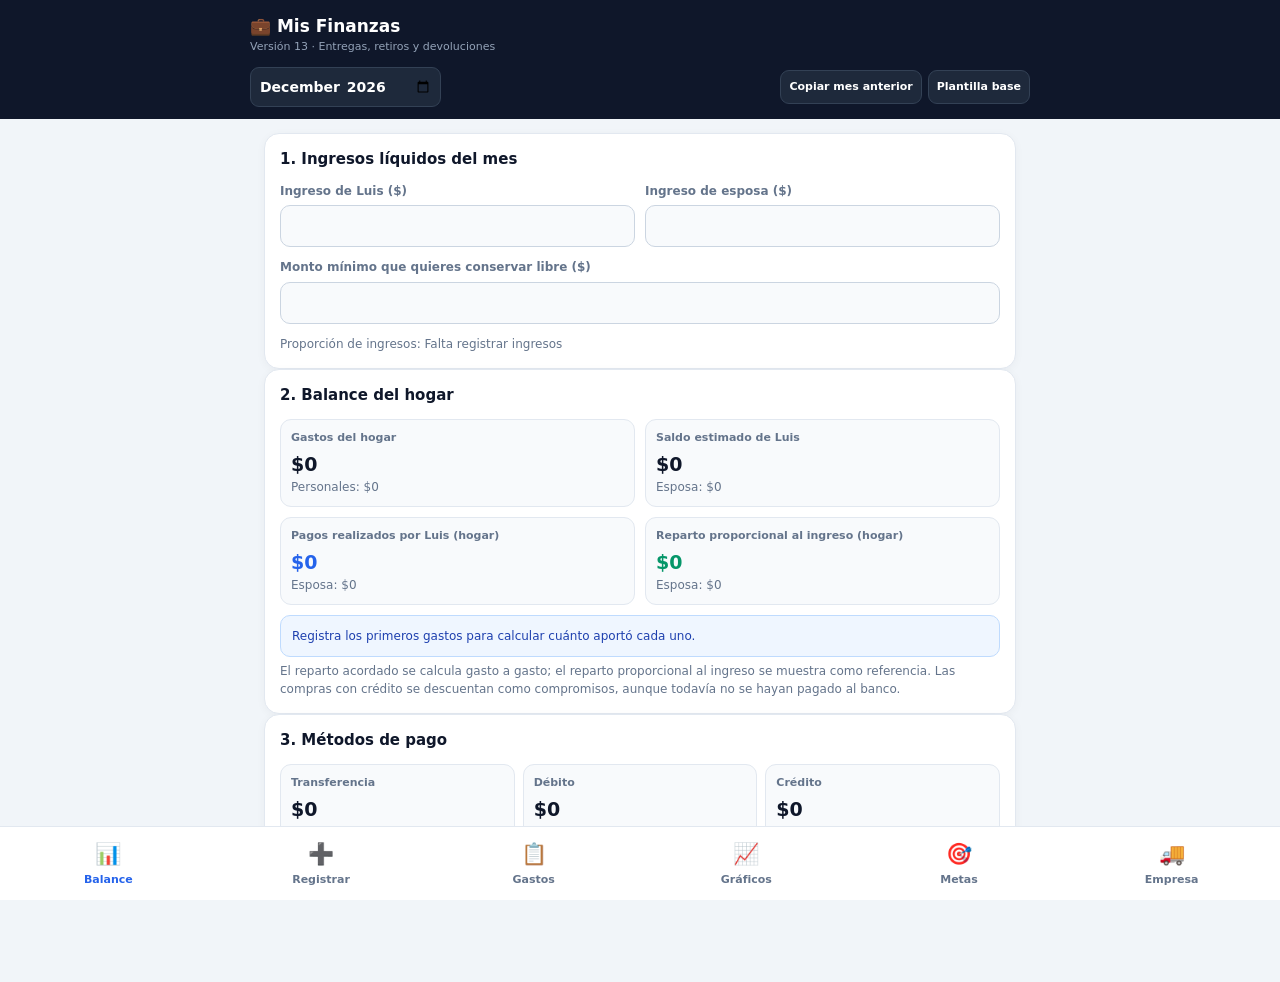
==== commit 3d5a050f: "Add files via upload" ====
--- a/index.html
+++ b/index.html
@@ -46,7 +46,7 @@
 </head>
 <body>
 <header>
-  <div class="head"><div><h1>💼 Mis Finanzas</h1><small>Versión 11 · Hogar y empresa por separado</small></div><button id="installBtn" class="topbtn install" type="button">+ Instalar</button></div>
+  <div class="head"><div><h1>💼 Mis Finanzas</h1><small>Versión 13 · Entregas, retiros y devoluciones</small></div><button id="installBtn" class="topbtn install" type="button">+ Instalar</button></div>
   <div class="monthbar"><input type="month" id="monthPicker" aria-label="Seleccionar mes"><div class="quick"><button class="topbtn" id="copyPrevBtn" type="button">Copiar mes anterior</button><button class="topbtn" id="templateBtn" type="button">Plantilla base</button></div></div>
 </header>
 <main>
@@ -82,20 +82,21 @@
   </section>
   <section id="sec-empresa" class="section empresa" hidden>
     <div class="panel"><div class="cardhead"><div><h2>🚚 Empresa de Mensajería</h2><div class="small">Movimientos separados del hogar · Mes seleccionado arriba</div></div><span class="business-badge">E.I.R.L.</span></div>
-      <div class="grid2"><div class="stat"><label>Ingresos registrados</label><strong class="green" id="bizIncome">$0</strong><div class="small" id="bizPackages">0 paquetes identificados</div></div><div class="stat"><label>Egresos registrados</label><strong class="red" id="bizExpense">$0</strong></div><div class="stat"><label>Resultado operacional</label><strong id="bizProfit">$0</strong><div class="small">Antes de impuestos y otros ajustes</div></div><div class="stat"><label>Combustible</label><strong id="bizFuel">$0</strong><div class="small">Incluido en egresos</div></div></div>
+      <div class="grid2"><div class="stat"><label>Ingresos por entregas</label><strong class="green" id="bizDeliveryIncome">$0</strong><div class="small" id="bizPackages">0 paquetes identificados</div></div><div class="stat"><label>Ingresos por retiros</label><strong class="blue" id="bizPickupIncome">$0</strong></div><div class="stat"><label>Ingresos por devoluciones</label><strong id="bizReturnIncome">$0</strong><div class="small">Paquetes cancelados que vuelven a tienda</div></div><div class="stat"><label>Otros ingresos</label><strong id="bizOtherIncome">$0</strong><div class="small">Bonos y conceptos mixtos</div></div><div class="stat"><label>Ingresos totales</label><strong class="green" id="bizIncome">$0</strong></div><div class="stat"><label>Egresos registrados</label><strong class="red" id="bizExpense">$0</strong></div><div class="stat"><label>Resultado operacional</label><strong id="bizProfit">$0</strong><div class="small">Antes de impuestos y otros ajustes</div></div><div class="stat"><label>Combustible</label><strong id="bizFuel">$0</strong><div class="small">Incluido en egresos</div></div></div>
       <div class="notice" id="bizImportStatus">Los datos de mensajería se guardan por separado. Importa tus CSV históricos una vez, sin publicarlos en GitHub.</div>
     </div>
     <div class="panel"><div class="cardhead"><h2 id="bizFormTitle">Registrar movimiento</h2><button type="button" class="secondary" id="bizCancelEdit" hidden>Cancelar edición</button></div>
-      <div class="grid2"><div class="field"><label for="bizDate">Fecha</label><input id="bizDate" type="date"></div><div class="field"><label for="bizType">Tipo</label><select id="bizType"><option value="day">Ingreso por entregas</option><option value="extra">Ingreso adicional</option><option value="expense">Egreso</option></select></div></div>
+      <div class="grid2"><div class="field"><label for="bizDate">Fecha</label><input id="bizDate" type="date"></div><div class="field"><label for="bizType">Tipo</label><select id="bizType"><option value="day">Ingreso por entregas</option><option value="pickup">Ingreso por retiros</option><option value="return">Ingreso por devoluciones</option><option value="extra">Otros ingresos / bonos</option><option value="expense">Egreso</option></select></div></div>
       <div class="field"><label for="bizDesc">Descripción</label><input id="bizDesc" type="text" maxlength="160" placeholder="Ej. 52 paquetes, devolución o bencina"></div>
       <div class="grid2"><div class="field"><label for="bizAmount">Monto CLP</label><input id="bizAmount" type="number" min="0" step="1" inputmode="numeric"></div><div class="field"><label for="bizPackageCount">Paquetes (opcional)</label><input id="bizPackageCount" type="number" min="0" step="1" inputmode="numeric"></div></div>
       <div class="grid2"><div class="field"><label for="bizCategory">Categoría del egreso</label><select id="bizCategory"><option value="Combustible">Combustible</option><option value="Peajes/TAG">Peajes / TAG</option><option value="Mantención">Mantención</option><option value="Insumos">Insumos</option><option value="Otros">Otros</option></select></div><div class="field"><label for="bizIec">Impuesto específico ($)</label><input id="bizIec" type="number" min="0" step="1" inputmode="numeric" placeholder="Solo si figura en documento"></div></div>
       <div class="hint">El impuesto específico del combustible se registra solo como información del gasto; no se descuenta automáticamente del F29. Verifica su monto en la factura.</div>
       <button class="primary full" id="bizSave" type="button">Guardar movimiento</button>
     </div>
-    <div class="panel"><div class="cardhead"><h2>Movimientos de la empresa (<span id="bizCount">0</span>)</h2><select id="bizFilter" aria-label="Filtrar movimientos"><option value="all">Todos</option><option value="income">Ingresos</option><option value="expense">Egresos</option></select></div><div id="bizList" class="business-list"></div></div>
+    <div class="panel"><div class="cardhead"><h2>Movimientos de la empresa (<span id="bizCount">0</span>)</h2><select id="bizFilter" aria-label="Filtrar movimientos"><option value="all">Todos</option><option value="income">Todos los ingresos</option><option value="day">Entregas</option><option value="pickup">Retiros</option><option value="return">Devoluciones</option><option value="extra">Otros ingresos</option><option value="expense">Egresos</option></select></div><div id="bizList" class="business-list"></div></div>
     <div class="panel"><h2>Importar historial de mensajería</h2><p class="small">Puedes seleccionar juntos los diez reportes CSV. Revisaremos el mes del archivo, las fechas irregulares y los registros ya importados antes de guardar.</p>
       <input type="file" id="bizFiles" accept=".csv,text/csv" multiple aria-label="Seleccionar CSV de la empresa"><div id="bizPreview" class="notice" hidden></div><button type="button" class="primary full" id="bizConfirmImport" hidden>Confirmar importación</button>
+      <div class="notice">Las devoluciones son paquetes cancelados que regresan a la tienda. Los CSV antiguos que dicen exactamente «Devolución» o «Devoluciones» se registran en esta categoría, sin contarlos como retiros. Los bonos y las descripciones mixtas permanecen en «Otros ingresos».</div>
       <div class="quick" style="margin-top:12px"><button type="button" class="secondary" id="bizBackup">Descargar respaldo JSON de empresa</button><button type="button" class="secondary" id="bizRestoreButton">Restaurar respaldo JSON</button><input type="file" id="bizRestoreFile" accept=".json,application/json" hidden><button type="button" class="secondary" id="bizExportCsv">Exportar movimientos CSV</button></div>
       <div class="hint">Estos archivos se leen en tu dispositivo. No se envían a servidores. El respaldo JSON empresarial no reemplaza el respaldo del hogar.</div>
     </div>
